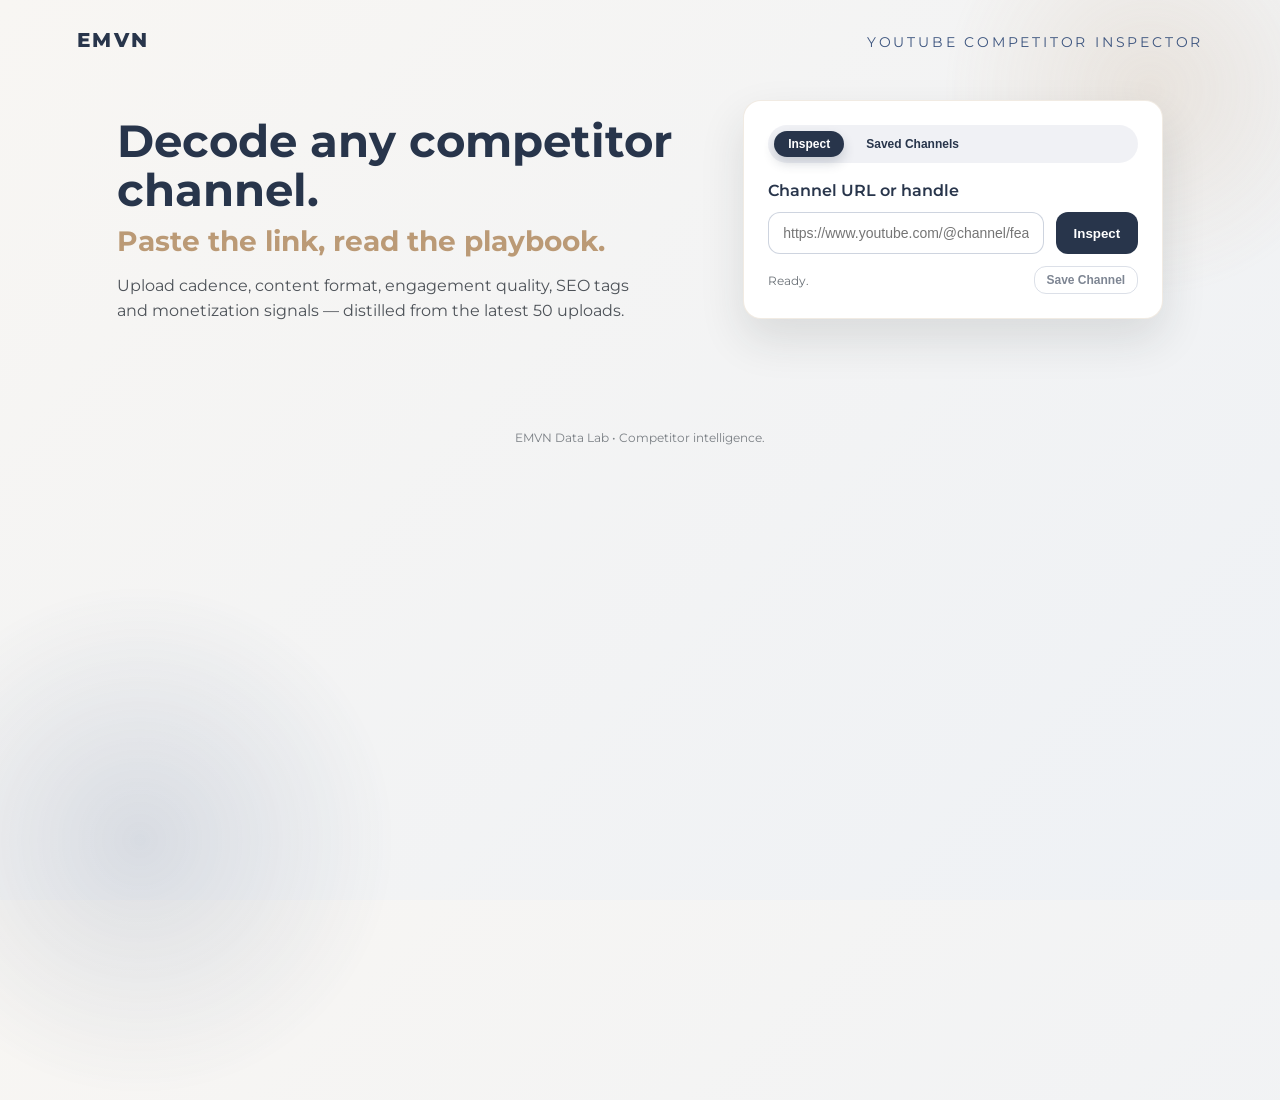
==== templates/secret.html @ 2c133d0e "feat: add hidden /secret competitor-analysis page Add comprehensive competitor analysis page at /sec" ====
<!doctype html>
<html lang="en">
  <head>
    <meta charset="utf-8" />
    <meta name="viewport" content="width=device-width, initial-scale=1" />
    <title>EMVN YouTube Competitor Inspector</title>
    <link rel="preconnect" href="https://fonts.googleapis.com" />
    <link rel="preconnect" href="https://fonts.gstatic.com" crossorigin />
    <link
      href="https://fonts.googleapis.com/css2?family=Montserrat:wght@300;400;500;600;700;800&display=swap"
      rel="stylesheet"
    />
    <link rel="stylesheet" href="/static/app.css" />
  </head>
  <body>
    <div class="bg-orb orb-1"></div>
    <div class="bg-orb orb-2"></div>
    <header class="site-header">
      <div class="brand">EMVN</div>
      <div class="brand-subtitle">YouTube Competitor Inspector</div>
    </header>

    <main class="shell">
      <section class="hero">
        <div class="hero-copy">
          <h1>
            Decode any competitor channel.
            <span>Paste the link, read the playbook.</span>
          </h1>
          <p>
            Upload cadence, content format, engagement quality, SEO tags and
            monetization signals — distilled from the latest 50 uploads.
          </p>
        </div>
        <div class="hero-panel">
          <div class="tab-bar">
            <button class="tab-btn active" data-tab="inspect">Inspect</button>
            <button class="tab-btn" data-tab="saved">Saved Channels</button>
          </div>
          <div class="tab-content" data-tab="inspect">
            <label for="channel-input">Channel URL or handle</label>
            <div class="input-row">
              <input
                id="channel-input"
                type="text"
                placeholder="https://www.youtube.com/@channel/featured"
                autocomplete="off"
              />
              <button id="inspect-btn">Inspect</button>
            </div>
            <div class="helper-row">
              <span id="status-text">Ready.</span>
              <div class="helper-actions">
                <div class="helper-stack">
                  <button id="save-channel-btn" class="ghost save-btn" disabled>Save Channel</button>
                  <span id="save-status" class="save-status hidden"></span>
                </div>
              </div>
            </div>
          </div>
          <div class="tab-content hidden" data-tab="saved">
            <div id="saved-channels-list">
              <p class="muted">No saved channels yet.</p>
            </div>
            <div class="pagination hidden" id="saved-pagination">
              <button id="saved-prev" class="ghost">Prev</button>
              <span id="saved-page-info"></span>
              <button id="saved-next" class="ghost">Next</button>
            </div>
          </div>
        </div>
      </section>

      <section id="results" class="results hidden">
        <!-- 1. Channel Overview -->
        <div class="card channel-card" id="overview-card">
          <div class="channel-header">
            <div>
              <h2 id="channel-name">Channel</h2>
              <p id="channel-meta"></p>
            </div>
            <div class="channel-tags" id="channel-tags"></div>
          </div>
          <p id="channel-description" class="muted"></p>
          <div class="stats-grid" id="channel-stats"></div>
        </div>

        <!-- 2. Upload Cadence -->
        <div class="card" id="cadence-card">
          <h3>Upload Cadence &amp; Timing</h3>
          <div class="metrics-grid" id="cadence-stats"></div>
          <div class="subblock">
            <span class="subblock-label">Peak upload hours (KST)</span>
            <div class="mini-bars" id="peak-hours"></div>
          </div>
        </div>

        <!-- 3. Content Format -->
        <div class="card" id="format-card">
          <h3>Content Format</h3>
          <div class="subblock">
            <span class="subblock-label">Shorts vs Long-form</span>
            <div class="ratio-bar" id="format-ratio"></div>
          </div>
          <div class="metrics-grid" id="format-stats"></div>
          <div class="subblock">
            <span class="subblock-label">Title formulas</span>
            <div class="chip-row" id="title-formulas"></div>
          </div>
        </div>

        <!-- 4. Engagement -->
        <div class="card" id="engagement-card">
          <h3>Engagement</h3>
          <div class="metrics-grid" id="engagement-stats"></div>
          <div class="subblock">
            <span class="subblock-label">Breakout videos (&gt;3&times; avg views)</span>
            <div class="breakout-box" id="breakout-list"></div>
          </div>
          <details class="underperform">
            <summary>Underperforming videos (&lt;0.4&times; avg views)</summary>
            <div id="underperform-list"></div>
          </details>
        </div>

        <!-- 5. SEO Intelligence -->
        <div class="card" id="seo-card">
          <h3>SEO &amp; Tag Intelligence</h3>
          <div class="subblock">
            <span class="subblock-label">Top tags</span>
            <div class="tag-cloud" id="tag-cloud"></div>
          </div>
          <div class="metrics-grid" id="seo-stats"></div>
          <div class="subblock">
            <span class="subblock-label">Revenue streams detected</span>
            <div class="chip-row" id="revenue-streams"></div>
          </div>
        </div>

        <!-- 6. Title & Thumbnail Trends (AI) -->
        <div class="card analysis-card" id="analysis-card">
          <div class="analysis-header">
            <h3>Title &amp; Thumbnail Trends</h3>
            <span id="analysis-status" class="analysis-status"></span>
          </div>
          <div class="analysis-columns">
            <div>
              <h4>Titles</h4>
              <ul id="analysis-titles" class="analysis-list"></ul>
            </div>
            <div>
              <h4>Thumbnails</h4>
              <ul id="analysis-thumbnails" class="analysis-list"></ul>
            </div>
          </div>
          <div class="analysis-formula">
            <div>
              <span>Title formula</span>
              <p id="analysis-title-formula"></p>
            </div>
            <div>
              <span>Thumbnail formula</span>
              <p id="analysis-thumb-formula"></p>
            </div>
          </div>
          <p id="analysis-caveats" class="muted"></p>
        </div>
      </section>
    </main>

    <footer class="site-footer">
      EMVN Data Lab • Competitor intelligence.
    </footer>

    <script src="/static/secret.js"></script>
  </body>
</html>
---- static/app.css ----
:root {
  --emvn-blue: #28354b;
  --emvn-gold: #bb9a76;
  --emvn-offwhite: #efeeee;
  --emvn-white: #ffffff;
  --emvn-blue-2: #3d557f;
  --emvn-gray: #d6d3d0;
  --emvn-dark: #232628;
  --shadow-soft: 0 20px 45px rgba(35, 38, 40, 0.12);
  --shadow-card: 0 12px 30px rgba(40, 53, 75, 0.12);
}

* {
  box-sizing: border-box;
}

body {
  margin: 0;
  font-family: "Montserrat", "Avenir Next", sans-serif;
  color: var(--emvn-dark);
  background: linear-gradient(135deg, #f8f6f3 0%, #eef1f5 100%);
  min-height: 100vh;
  position: relative;
  overflow-x: hidden;
}

.bg-orb {
  position: absolute;
  border-radius: 50%;
  filter: blur(0px);
  opacity: 0.6;
  z-index: 0;
}

.orb-1 {
  width: 420px;
  height: 420px;
  background: radial-gradient(circle, rgba(187, 154, 118, 0.3) 0%, rgba(187, 154, 118, 0) 70%);
  top: -120px;
  right: -80px;
}

.orb-2 {
  width: 520px;
  height: 520px;
  background: radial-gradient(circle, rgba(61, 85, 127, 0.25) 0%, rgba(61, 85, 127, 0) 70%);
  bottom: -200px;
  left: -120px;
}

.site-header {
  position: relative;
  z-index: 1;
  display: flex;
  align-items: baseline;
  justify-content: space-between;
  padding: 28px 6vw 8px;
  color: var(--emvn-blue);
}

.brand {
  font-weight: 800;
  letter-spacing: 0.12em;
  font-size: 20px;
  text-transform: uppercase;
}

.brand-subtitle {
  font-size: 14px;
  text-transform: uppercase;
  letter-spacing: 0.2em;
  color: var(--emvn-blue-2);
}

.shell {
  position: relative;
  z-index: 1;
  padding: 20px 6vw 60px;
  max-width: 1200px;
  margin: 0 auto;
}

.hero {
  display: grid;
  grid-template-columns: minmax(0, 1fr) minmax(320px, 420px);
  gap: 32px;
  align-items: center;
}

.hero-copy h1 {
  font-size: clamp(32px, 3.5vw, 46px);
  line-height: 1.1;
  color: var(--emvn-blue);
  margin-bottom: 16px;
}

.hero-copy h1 span {
  color: var(--emvn-gold);
  display: block;
  font-size: clamp(20px, 2.2vw, 28px);
  margin-top: 10px;
}

.hero-copy p {
  max-width: 540px;
  font-size: 16px;
  line-height: 1.6;
  color: #4d5258;
}

.hero-panel {
  background: var(--emvn-white);
  padding: 24px;
  border-radius: 18px;
  box-shadow: var(--shadow-soft);
  border: 1px solid rgba(187, 154, 118, 0.2);
}

.hero-panel label {
  display: block;
  font-weight: 600;
  color: var(--emvn-blue);
  margin-bottom: 12px;
}

.input-row {
  display: flex;
  gap: 12px;
}

input[type="text"] {
  flex: 1;
  padding: 12px 14px;
  border-radius: 12px;
  border: 1px solid rgba(61, 85, 127, 0.25);
  font-size: 14px;
  outline: none;
}

input[type="text"]:focus {
  border-color: var(--emvn-blue);
  box-shadow: 0 0 0 3px rgba(61, 85, 127, 0.2);
}

button {
  border: none;
  background: var(--emvn-blue);
  color: var(--emvn-white);
  padding: 12px 18px;
  border-radius: 12px;
  font-weight: 600;
  cursor: pointer;
  transition: transform 0.2s ease, box-shadow 0.2s ease;
}

button:hover {
  transform: translateY(-1px);
  box-shadow: 0 8px 18px rgba(40, 53, 75, 0.2);
}

button:disabled {
  opacity: 0.6;
  cursor: not-allowed;
  box-shadow: none;
}

button.ghost {
  background: transparent;
  color: var(--emvn-blue);
  border: 1px solid rgba(61, 85, 127, 0.3);
  padding: 6px 12px;
  font-size: 12px;
}

.helper-row {
  display: flex;
  justify-content: space-between;
  align-items: center;
  margin-top: 12px;
  font-size: 12px;
  color: #6a7076;
}

.helper-actions {
  display: flex;
  gap: 8px;
  align-items: flex-start;
}

.helper-stack {
  display: flex;
  flex-direction: column;
  align-items: center;
  gap: 4px;
}

.coming-soon {
  font-size: 10px;
  color: #9aa0a6;
  text-transform: uppercase;
  letter-spacing: 0.16em;
}

.coming-soon.placeholder {
  visibility: hidden;
}

.tab-bar {
  display: flex;
  gap: 8px;
  background: rgba(61, 85, 127, 0.08);
  padding: 6px;
  border-radius: 999px;
  margin-bottom: 18px;
}

.tab-btn {
  background: transparent;
  border: none;
  padding: 6px 14px;
  font-size: 12px;
  border-radius: 999px;
  cursor: pointer;
  color: var(--emvn-blue);
  font-weight: 600;
  transition: all 0.2s ease;
}

.tab-btn.active {
  background: var(--emvn-blue);
  color: var(--emvn-white);
  box-shadow: 0 6px 12px rgba(40, 53, 75, 0.2);
}

.tab-btn:hover {
  transform: translateY(-1px);
}

.tab-content {
  /* visible by default */
}

.saved-channel-item {
  display: flex;
  justify-content: space-between;
  align-items: center;
  padding: 12px 0;
  border-bottom: 1px solid var(--emvn-gray);
}

.saved-channel-item:last-child {
  border-bottom: none;
}

.saved-channel-info h4 {
  margin: 0 0 4px;
  font-size: 14px;
  color: var(--emvn-blue);
}

.saved-channel-info p {
  margin: 0;
  font-size: 12px;
  color: #6a7076;
}

.saved-channel-delete {
  background: transparent;
  border: 1px solid rgba(177, 79, 69, 0.4);
  color: #b14f45;
  padding: 6px 12px;
  font-size: 12px;
  border-radius: 8px;
  cursor: pointer;
  font-weight: 600;
  transition: all 0.2s ease;
  white-space: nowrap;
}

.saved-channel-delete:hover {
  background: rgba(177, 79, 69, 0.1);
  transform: translateY(-1px);
}

.saved-channel-actions {
  display: flex;
  gap: 8px;
}

.saved-channel-view {
  background: transparent;
  border: 1px solid rgba(61, 85, 127, 0.3);
  color: var(--emvn-blue);
  padding: 6px 12px;
  font-size: 12px;
  border-radius: 8px;
  cursor: pointer;
  font-weight: 600;
  transition: all 0.2s ease;
  white-space: nowrap;
}

.saved-channel-view:hover {
  background: rgba(61, 85, 127, 0.1);
  transform: translateY(-1px);
}

.save-btn {
  color: var(--emvn-gold);
  border-color: rgba(187, 154, 118, 0.4);
}

.save-btn:hover {
  background: rgba(187, 154, 118, 0.1);
}

.save-status {
  font-size: 13px;
  font-weight: 600;
  color: #3a9c5d;
}

.results {
  margin-top: 36px;
  display: grid;
  gap: 24px;
  animation: fadeIn 0.5s ease;
}

.hidden {
  display: none;
}

.card {
  background: var(--emvn-white);
  border-radius: 16px;
  padding: 20px 22px;
  box-shadow: var(--shadow-card);
}

.channel-card h2 {
  margin: 0;
  color: var(--emvn-blue);
}

.channel-header {
  display: flex;
  justify-content: space-between;
  gap: 16px;
  align-items: flex-start;
}

.channel-tags {
  display: flex;
  flex-wrap: wrap;
  gap: 6px;
}

.tag {
  padding: 4px 10px;
  border-radius: 999px;
  background: rgba(187, 154, 118, 0.18);
  color: #5a4630;
  font-size: 11px;
  font-weight: 600;
}

#channel-meta {
  margin: 8px 0 0;
  font-size: 13px;
  color: #6b7178;
}

.muted {
  color: #4f555b;
  margin-top: 16px;
  line-height: 1.5;
}

.stats-grid,
.metrics-grid {
  display: grid;
  grid-template-columns: repeat(auto-fit, minmax(140px, 1fr));
  gap: 12px;
  margin-top: 18px;
}

.analysis-card h4 {
  margin: 0 0 8px;
  font-size: 14px;
  color: var(--emvn-blue);
}

.analysis-header {
  display: flex;
  justify-content: space-between;
  align-items: baseline;
}

.analysis-status {
  font-size: 12px;
  color: #7a7f84;
}

.analysis-columns {
  margin-top: 14px;
  display: grid;
  grid-template-columns: repeat(auto-fit, minmax(240px, 1fr));
  gap: 16px;
}

.analysis-list {
  margin: 0;
  padding-left: 18px;
  color: #4f555b;
  font-size: 13px;
  line-height: 1.5;
}

.analysis-formula {
  margin-top: 18px;
  display: grid;
  grid-template-columns: repeat(auto-fit, minmax(220px, 1fr));
  gap: 16px;
}

.analysis-formula span {
  display: block;
  font-size: 12px;
  color: #6a7076;
  text-transform: uppercase;
  letter-spacing: 0.08em;
  margin-bottom: 6px;
}

.analysis-formula p {
  margin: 0;
  font-size: 14px;
  color: var(--emvn-blue);
  font-weight: 600;
}

.stat {
  background: #f7f4f1;
  padding: 12px;
  border-radius: 12px;
  border: 1px solid rgba(187, 154, 118, 0.15);
}

.stat span {
  display: block;
  font-size: 12px;
  color: #6a7076;
}

.stat strong {
  display: block;
  font-size: 16px;
  color: var(--emvn-blue);
  margin-top: 6px;
}

.country-card .stat strong {
  font-size: 20px;
  color: var(--emvn-blue);
}

.avg-view-5-card .stat strong {
  font-size: 24px;
  color: var(--emvn-gold);
}

.video-section {
  display: grid;
  gap: 12px;
}

.section-header {
  display: flex;
  justify-content: space-between;
  align-items: baseline;
}

.section-note {
  font-size: 12px;
  color: #7a7f84;
}

.filter-group {
  display: flex;
  gap: 8px;
  background: rgba(61, 85, 127, 0.08);
  padding: 6px;
  border-radius: 999px;
}

.filter-btn {
  background: transparent;
  border: none;
  padding: 6px 14px;
  font-size: 12px;
  border-radius: 999px;
  cursor: pointer;
  color: var(--emvn-blue);
  font-weight: 600;
  transition: all 0.2s ease;
}

.filter-btn.active {
  background: var(--emvn-blue);
  color: var(--emvn-white);
  box-shadow: 0 6px 12px rgba(40, 53, 75, 0.2);
}

.filter-btn:hover {
  transform: translateY(-1px);
}

@media (max-width: 700px) {
  .filter-group {
    margin-top: 8px;
  }
}

.video-grid {
  display: grid;
  grid-template-columns: repeat(auto-fit, minmax(240px, 1fr));
  gap: 16px;
}

.video-card {
  background: var(--emvn-white);
  border-radius: 14px;
  overflow: hidden;
  box-shadow: 0 10px 25px rgba(40, 53, 75, 0.1);
  display: flex;
  flex-direction: column;
  min-height: 260px;
}

.video-thumb {
  width: 100%;
  height: 140px;
  object-fit: cover;
  background: #e3e3e3;
}

.video-body {
  padding: 14px;
  display: flex;
  flex-direction: column;
  gap: 8px;
  flex: 1;
}

.video-title {
  font-size: 14px;
  font-weight: 600;
  color: var(--emvn-blue);
  line-height: 1.3;
}

.video-meta {
  font-size: 12px;
  color: #6a7076;
  display: flex;
  flex-wrap: wrap;
  gap: 8px;
}

.video-desc {
  font-size: 12px;
  color: #4f555b;
  line-height: 1.4;
  flex: 1;
}

.video-link {
  color: var(--emvn-blue-2);
  font-size: 12px;
  text-decoration: none;
  font-weight: 600;
}

.site-footer {
  padding: 30px 6vw 40px;
  color: #7a7f84;
  text-align: center;
  font-size: 12px;
}

@keyframes fadeIn {
  from {
    opacity: 0;
    transform: translateY(12px);
  }
  to {
    opacity: 1;
    transform: translateY(0);
  }
}

@media (max-width: 900px) {
  .hero {
    grid-template-columns: 1fr;
  }

  .brand-subtitle {
    display: none;
  }
}

@media (max-width: 600px) {
  .input-row {
    flex-direction: column;
  }

  button {
    width: 100%;
  }

  .channel-header {
    flex-direction: column;
  }
}

/* === Secret competitor page === */
.subblock {
  margin-top: 18px;
}

.subblock-label {
  display: block;
  font-size: 0.72rem;
  font-weight: 700;
  text-transform: uppercase;
  letter-spacing: 0.08em;
  color: var(--emvn-blue-2);
  margin-bottom: 8px;
}

.badge {
  padding: 2px 10px;
  border-radius: 999px;
  font-size: 0.85rem;
}

.badge-good {
  background: rgba(151, 198, 191, 0.35);
  color: #2f6b60;
}

.badge-warn {
  background: rgba(244, 226, 176, 0.5);
  color: #8a6a1f;
}

.badge-bad {
  background: rgba(234, 131, 117, 0.3);
  color: #b14f45;
}

/* Shorts vs long-form ratio bar */
.ratio-bar {
  display: flex;
  height: 30px;
  border-radius: 8px;
  overflow: hidden;
  background: var(--emvn-offwhite);
}

.ratio-bar__fill {
  display: flex;
  align-items: center;
  justify-content: center;
  font-size: 0.74rem;
  font-weight: 600;
  color: var(--emvn-white);
  white-space: nowrap;
  overflow: hidden;
}

.ratio-bar__fill--short {
  background: var(--emvn-gold);
}

.ratio-bar__fill--long {
  background: var(--emvn-blue-2);
}

/* Peak-hour mini bars */
.mini-bars {
  display: flex;
  flex-direction: column;
  gap: 8px;
}

.mini-bar {
  display: flex;
  align-items: center;
  gap: 10px;
}

.mini-bar__label {
  width: 52px;
  font-size: 0.78rem;
  color: var(--emvn-dark);
}

.mini-bar__track {
  flex: 1;
  height: 14px;
  background: var(--emvn-offwhite);
  border-radius: 7px;
  overflow: hidden;
}

.mini-bar__fill {
  height: 100%;
  background: var(--emvn-blue-2);
  border-radius: 7px;
}

.mini-bar__count {
  width: 28px;
  text-align: right;
  font-size: 0.78rem;
  font-weight: 600;
  color: var(--emvn-blue-2);
}

/* Chips (title formulas) */
.chip-row {
  display: flex;
  flex-wrap: wrap;
  gap: 8px;
}

.chip {
  padding: 4px 12px;
  border-radius: 999px;
  background: var(--emvn-offwhite);
  font-size: 0.8rem;
  font-weight: 600;
  color: var(--emvn-dark);
}

/* Revenue stream badges */
.revenue-badge {
  padding: 4px 12px;
  border-radius: 999px;
  font-size: 0.8rem;
  font-weight: 600;
  background: var(--emvn-offwhite);
  color: #9a9a9a;
  opacity: 0.6;
}

.revenue-badge.is-active {
  background: rgba(61, 85, 127, 0.15);
  color: var(--emvn-blue-2);
  opacity: 1;
}

/* Tag cloud */
.tag-cloud {
  display: flex;
  flex-wrap: wrap;
  gap: 6px 12px;
  align-items: baseline;
}

.tag-cloud__item {
  color: var(--emvn-blue-2);
  font-weight: 600;
  line-height: 1.3;
}

/* Breakout / underperform video rows */
.breakout-box {
  background: rgba(187, 154, 118, 0.12);
  border-radius: 10px;
  padding: 6px 12px;
}

.video-row {
  display: flex;
  align-items: center;
  gap: 10px;
  padding: 8px 0;
  border-bottom: 1px solid rgba(40, 53, 75, 0.08);
}

.video-row:last-child {
  border-bottom: none;
}

.video-row__title {
  flex: 1;
  font-size: 0.85rem;
  font-weight: 600;
  overflow: hidden;
  text-overflow: ellipsis;
  white-space: nowrap;
}

.video-row__views {
  font-size: 0.8rem;
  color: var(--emvn-blue-2);
  white-space: nowrap;
}

.video-row__link {
  font-size: 0.78rem;
  color: var(--emvn-gold);
  font-weight: 600;
  text-decoration: none;
}

.underperform {
  margin-top: 16px;
}

.underperform summary {
  cursor: pointer;
  font-size: 0.82rem;
  font-weight: 600;
  color: var(--emvn-blue-2);
}

/* Saved-channels pagination */
.pagination {
  display: flex;
  align-items: center;
  justify-content: center;
  gap: 14px;
  margin-top: 16px;
}

.pagination span {
  font-size: 0.82rem;
  font-weight: 600;
  color: var(--emvn-blue-2);
}

.pagination button[disabled] {
  opacity: 0.4;
  cursor: not-allowed;
}
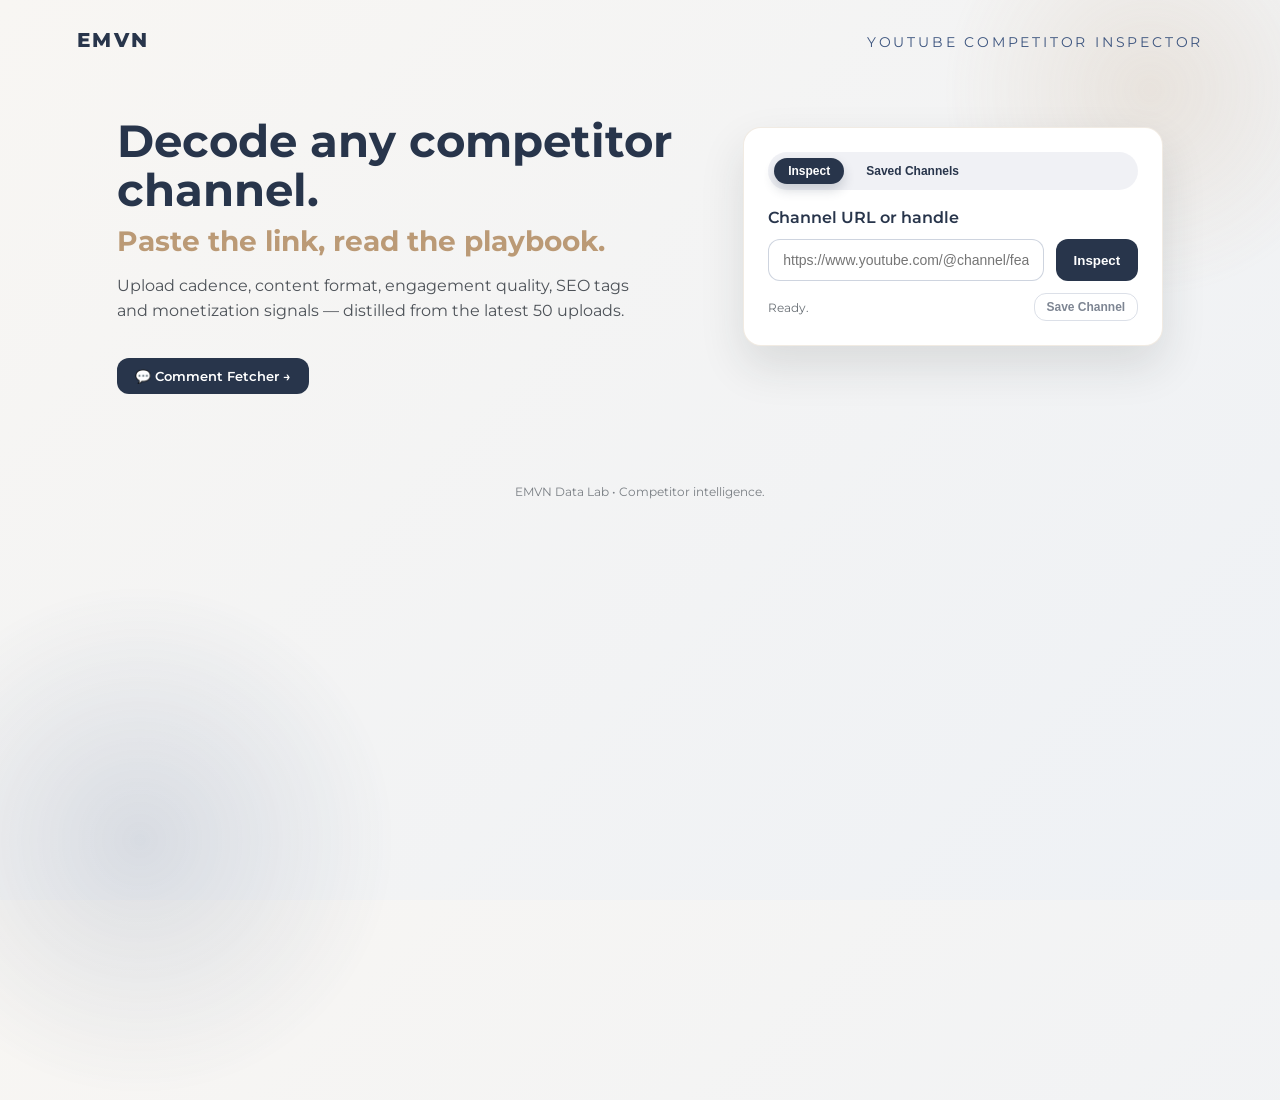
==== commit 72137c0c: "feat: add YouTube comment fetcher page New /comments page (reachable via button on /secret): paste a" ====
--- a/templates/secret.html
+++ b/templates/secret.html
@@ -31,6 +31,7 @@
             Upload cadence, content format, engagement quality, SEO tags and
             monetization signals — distilled from the latest 50 uploads.
           </p>
+          <a class="link-btn" href="/comments">💬 Comment Fetcher →</a>
         </div>
         <div class="hero-panel">
           <div class="tab-bar">
@@ -140,7 +141,7 @@
         <!-- 6. Title & Thumbnail Trends (AI) -->
         <div class="card analysis-card" id="analysis-card">
           <div class="analysis-header">
-            <h3>Title &amp; Thumbnail Trends</h3>
+            <h3>AI Analysis &amp; Strategy</h3>
             <span id="analysis-status" class="analysis-status"></span>
           </div>
           <div class="analysis-columns">
@@ -163,6 +164,18 @@
               <p id="analysis-thumb-formula"></p>
             </div>
           </div>
+          <div class="subblock">
+            <span class="subblock-label">Thumbnail design breakdown</span>
+            <div class="detail-list" id="analysis-thumb-design"></div>
+          </div>
+          <div class="subblock">
+            <span class="subblock-label">How to compete (for a new channel)</span>
+            <ul class="analysis-list" id="analysis-strategy"></ul>
+          </div>
+          <div class="subblock">
+            <span class="subblock-label">Recommended tags for a new channel</span>
+            <div class="chip-row" id="analysis-rec-tags"></div>
+          </div>
           <p id="analysis-caveats" class="muted"></p>
         </div>
       </section>
--- a/static/app.css
+++ b/static/app.css
@@ -847,3 +847,153 @@
   opacity: 0.4;
   cursor: not-allowed;
 }
+
+/* AI thumbnail-design breakdown */
+.detail-list {
+  display: flex;
+  flex-direction: column;
+  gap: 10px;
+}
+
+.detail-item span {
+  display: block;
+  font-size: 0.72rem;
+  font-weight: 700;
+  text-transform: uppercase;
+  letter-spacing: 0.05em;
+  color: var(--emvn-gold);
+}
+
+.detail-item p {
+  margin: 2px 0 0;
+  font-size: 0.88rem;
+  line-height: 1.5;
+  color: var(--emvn-dark);
+}
+
+/* === Comment fetcher page === */
+.link-btn {
+  display: inline-block;
+  margin-top: 18px;
+  padding: 10px 18px;
+  border-radius: 12px;
+  background: var(--emvn-blue);
+  color: var(--emvn-white);
+  font-size: 13px;
+  font-weight: 600;
+  text-decoration: none;
+  transition: transform 0.2s ease, box-shadow 0.2s ease;
+}
+
+.link-btn:hover {
+  transform: translateY(-1px);
+  box-shadow: 0 8px 18px rgba(40, 53, 75, 0.2);
+}
+
+.field-row {
+  display: flex;
+  gap: 12px;
+  margin-top: 14px;
+}
+
+.field {
+  flex: 1;
+}
+
+.field label {
+  display: block;
+  font-size: 12px;
+  font-weight: 600;
+  color: var(--emvn-blue);
+  margin-bottom: 6px;
+}
+
+.field select {
+  width: 100%;
+  padding: 10px 12px;
+  border-radius: 12px;
+  border: 1px solid rgba(61, 85, 127, 0.25);
+  font-family: inherit;
+  font-size: 14px;
+  background: var(--emvn-white);
+  color: var(--emvn-dark);
+  cursor: pointer;
+  outline: none;
+}
+
+.field select:focus {
+  border-color: var(--emvn-blue);
+  box-shadow: 0 0 0 3px rgba(61, 85, 127, 0.2);
+}
+
+.comment-toolbar {
+  display: flex;
+  justify-content: space-between;
+  align-items: center;
+  gap: 12px;
+  margin-bottom: 14px;
+}
+
+.comment-toolbar h3 {
+  margin: 0;
+}
+
+/* Fixed-height scrollable comment viewport */
+.comment-box {
+  height: 520px;
+  overflow-y: auto;
+  border: 1px solid rgba(61, 85, 127, 0.2);
+  border-radius: 12px;
+  padding: 4px 16px;
+  background: #fbfaf8;
+}
+
+.comment-item {
+  padding: 14px 0;
+  border-bottom: 1px solid rgba(40, 53, 75, 0.08);
+}
+
+.comment-item:last-child {
+  border-bottom: none;
+}
+
+.comment-head {
+  display: flex;
+  justify-content: space-between;
+  align-items: baseline;
+  gap: 10px;
+}
+
+.comment-author {
+  font-size: 0.86rem;
+  font-weight: 700;
+  color: var(--emvn-blue);
+}
+
+.comment-meta {
+  font-size: 0.72rem;
+  color: #8a8f95;
+  white-space: nowrap;
+}
+
+.comment-text {
+  margin: 4px 0 0;
+  font-size: 0.88rem;
+  line-height: 1.55;
+  color: var(--emvn-dark);
+  white-space: pre-wrap;
+  word-break: break-word;
+}
+
+.comment-reply {
+  margin: 10px 0 0 20px;
+  padding-left: 12px;
+  border-left: 2px solid rgba(187, 154, 118, 0.4);
+}
+
+.comment-reply-note {
+  margin: 8px 0 0 20px;
+  font-size: 0.74rem;
+  font-style: italic;
+  color: #8a8f95;
+}
